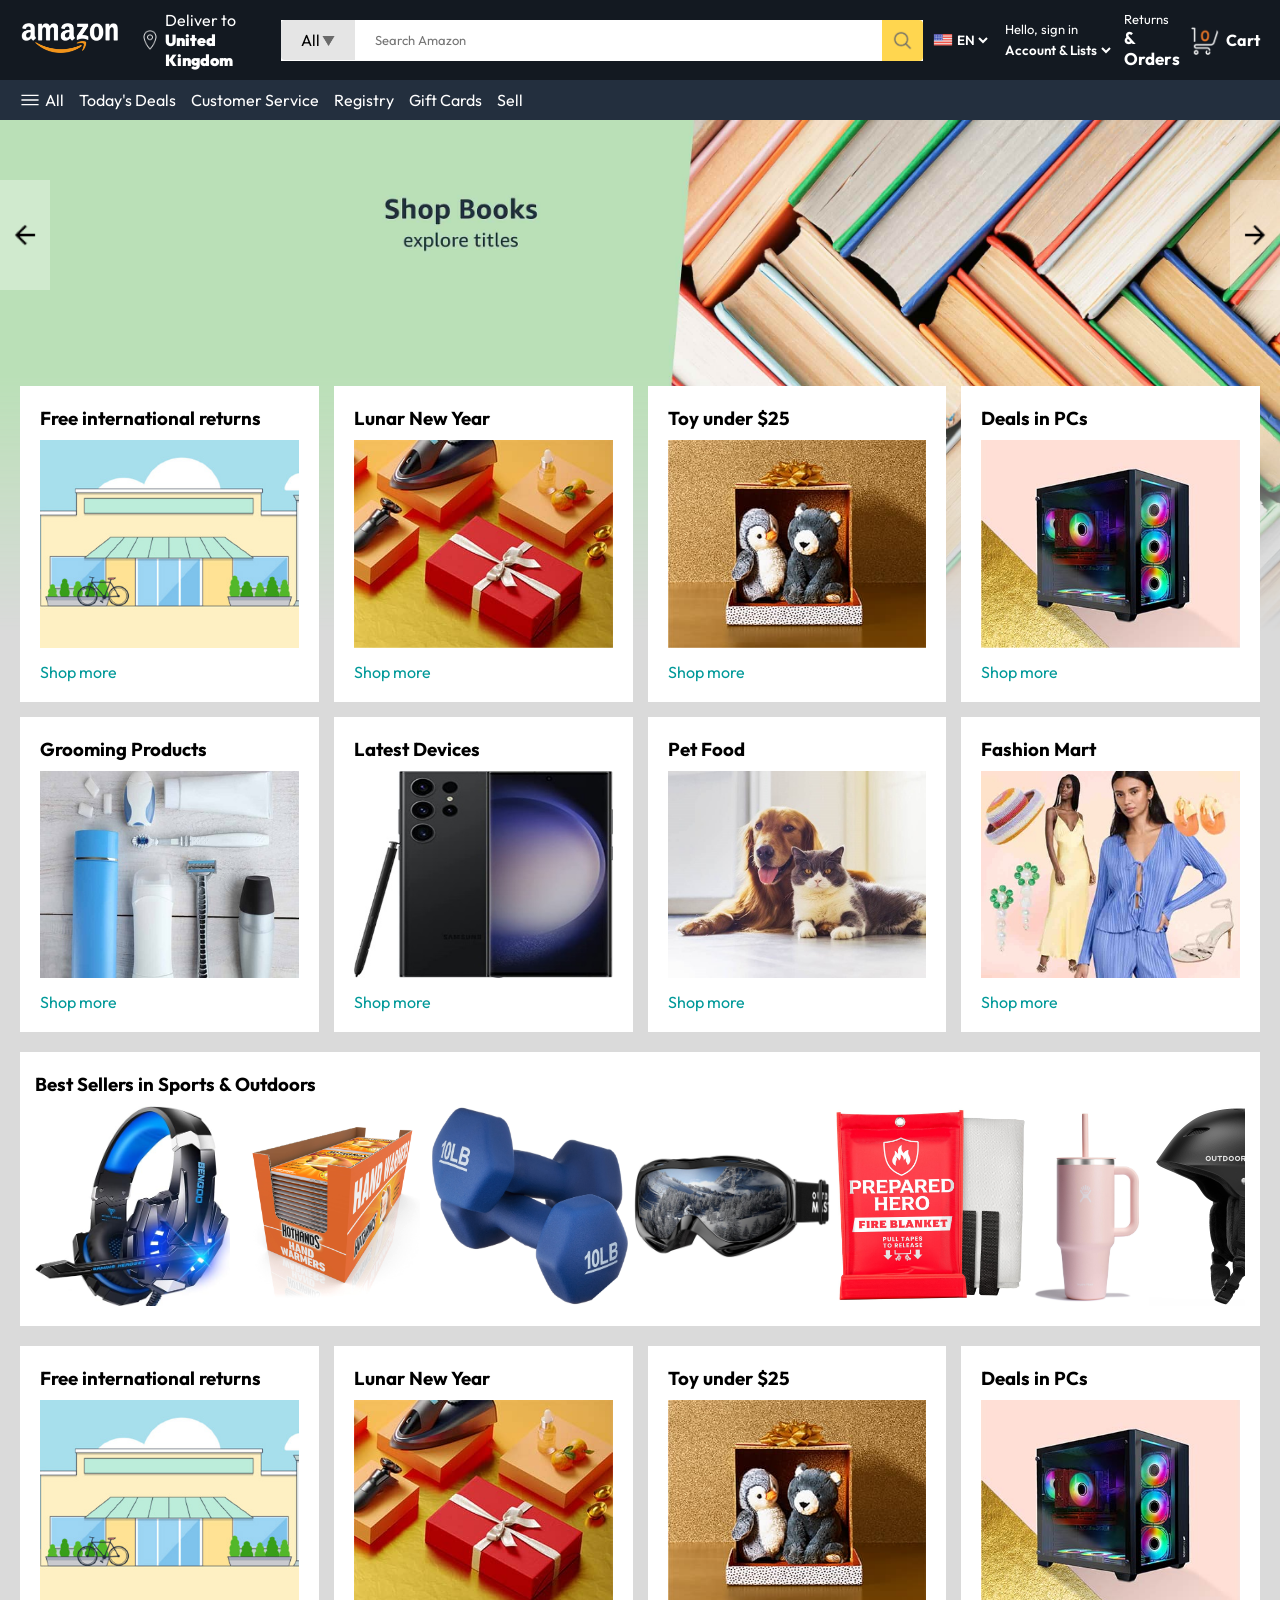
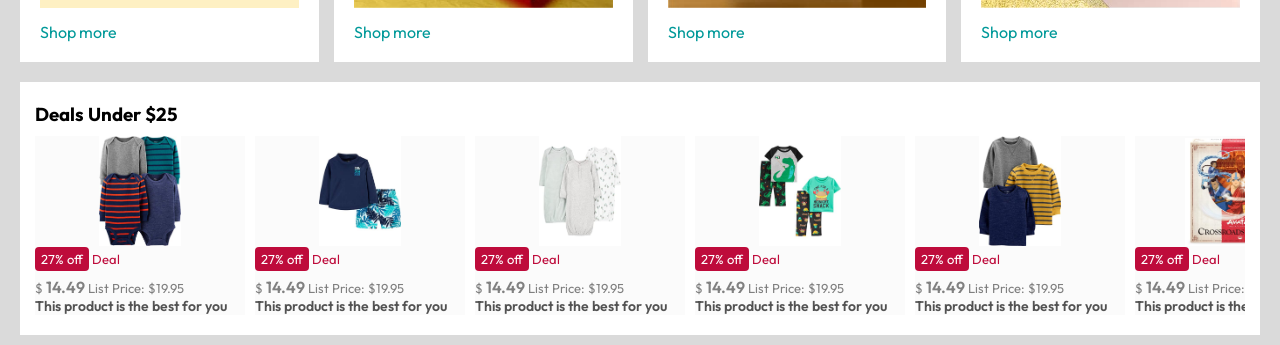
==== index.html @ 7b337207 "amazon clone" ====
<!doctype html>
<html lang="en">
  <head>
    <meta charset="UTF-8" />
    <meta name="viewport" content="width=device-width, initial-scale=1.0" />
    <title>Amazon</title>
    <link rel="stylesheet" href="./css/main.css" />
    <link rel="preconnect" href="https://fonts.googleapis.com" />
    <link rel="preconnect" href="https://fonts.gstatic.com" crossorigin />
    <link
      href="https://fonts.googleapis.com/css2?family=Outfit:wght@100..900&display=swap"
      rel="stylesheet"
    />
  </head>
  <body>
    <header>
      <div class="banner">
        <a href="./index.html"
          ><img src="./images/amazon_logo.png" alt="" id="logo"
        /></a>
        <div class="delivery">
          <img src="./images/location_icon.png" alt="" />
          <p>Deliver to <br /><span id="uk">United Kingdom</span></p>
        </div>
      </div>

      <!-- search -->
      <div class="search">
        <div class="search_product">
          <p>All</p>
          <img src="./images/dropdown_icon.png" alt="" />
        </div>

        <input type="search" placeholder="Search Amazon" />
        <img src="./images/search_icon.png" alt="" />
      </div>

      <!-- others cta -->
      <div class="other_cta">
        <div class="lang_select">
          <img src="./images/us_flag.png" alt="" />
          <select>
            <option value="en">EN</option>
          </select>
        </div>

        <div class="account">
          <a href="#">Hello, sign in</a>
          <select>
            <option value="acc">Account & Lists</option>
          </select>
        </div>

        <div class="orders">
          <span id="returns">Returns</span>
          <span id="_orders">& Orders</span>
        </div>

        <a href="#" class="cart">
          <img src="./images/cart_icon.png" alt="" />
          <span>Cart</span>
        </a>
      </div>
    </header>

    <main>
      <!-- trade -->
      <section class="trade">
        <div class="menu">
          <img src="./images/menu_icon.png" alt="" />
          <a href="#">All</a>
        </div>

        <!-- menu-navs -->
        <ul>
          <li><a href="">Today's Deals</a></li>
          <li><a href="">Customer Service</a></li>
          <li><a href="">Registry</a></li>
          <li><a href="">Gift Cards</a></li>
          <li><a href="">Sell</a></li>
        </ul>
      </section>

      <!-- slider-hero -->
      <section class="hero_slider">
        <!-- slider button iccon -->
        <img src="./images/arrow_back.png" alt="Previous" id="prev_btn" />
        <img src="./images/arrow_forward.png" alt="Next" id="next_btn" />

        <div>
          <img src="./images/header1.jpg" alt="" />
          <img src="./images/header2.jpg" alt="" />
          <img src="./images/header3.jpg" alt="" />
          <img src="./images/header4.jpg" alt="" />
          <img src="./images/header5.jpg" alt="" />
          <img src="./images/header6.jpg" alt="" />
        </div>
      </section>

      <!-- inventory category -->
      <section class="inventory inventory_box">
        <!-- inventory 1 -->
        <div class="invenoty_details">
          <h3>Free international returns</h3>
          <img src="./images/box1-1.jpg" alt="" />
          <a href="#">Shop more</a>
        </div>

        <!-- inventory 2 -->
        <div class="invenoty_details">
          <h3>Lunar New Year</h3>
          <img src="./images/box1-2.jpg" alt="" />
          <a href="#">Shop more</a>
        </div>

        <!-- inventory 3 -->
        <div class="invenoty_details">
          <h3>Toy under $25</h3>
          <img src="./images/box1-3.jpg" alt="" />
          <a href="#">Shop more</a>
        </div>

        <!-- inventory 4 -->
        <div class="invenoty_details">
          <h3>Deals in PCs</h3>
          <img src="./images/box1-4.jpg" alt="" />
          <a href="#">Shop more</a>
        </div>

        <!-- inventory 5 -->
        <div class="invenoty_details">
          <h3>Grooming Products</h3>
          <img src="./images/box2-1.jpg" alt="" />
          <a href="#">Shop more</a>
        </div>

        <!-- inventory 6 -->
        <div class="invenoty_details">
          <h3>Latest Devices</h3>
          <img src="./images/box2-2.jpg" alt="" />
          <a href="#">Shop more</a>
        </div>

        <!-- inventory 7 -->
        <div class="invenoty_details">
          <h3>Pet Food</h3>
          <img src="./images/box2-3.jpg" alt="" />
          <a href="#">Shop more</a>
        </div>

        <!-- inventory 8 -->
        <div class="invenoty_details">
          <h3>Fashion Mart</h3>
          <img src="./images/box2-4.jpg" alt="" />
          <a href="#">Shop more</a>
        </div>
      </section>

      <!-- products images -->
      <section class="product_best_sellers">
        <div class="best_sellers">
          <h3>Best Sellers in Sports & Outdoors</h3>
          <div>
            <img src="./images/product_img.jpg" alt="" />
            <img src="./images/product1-1.jpg" alt="" />
            <img src="./images/product1-2.jpg" alt="" />
            <img src="./images/product1-3.jpg" alt="" />
            <img src="./images/product1-4.jpg" alt="" />
            <img src="./images/product1-5.jpg" alt="" />
            <img src="./images/product1-6.jpg" alt="" />
            <img src="./images/product1-7.jpg" alt="" />
            <img src="./images/product1-8.jpg" alt="" />
            <img src="./images/product1-9.jpg" alt="" />
            <img src="./images/product1-10.jpg" alt="" />
          </div>
        </div>
      </section>

      <!-- inventory category part two-->
      <section class="inventory inventory_two">
        <!-- inventory 1 -->
        <div class="invenoty_details">
          <h3>Free international returns</h3>
          <img src="./images/box1-1.jpg" alt="" />
          <a href="#">Shop more</a>
        </div>

        <!-- inventory 2 -->
        <div class="invenoty_details">
          <h3>Lunar New Year</h3>
          <img src="./images/box1-2.jpg" alt="" />
          <a href="#">Shop more</a>
        </div>

        <!-- inventory 3 -->
        <div class="invenoty_details">
          <h3>Toy under $25</h3>
          <img src="./images/box1-3.jpg" alt="" />
          <a href="#">Shop more</a>
        </div>

        <!-- inventory 4 -->
        <div class="invenoty_details">
          <h3>Deals in PCs</h3>
          <img src="./images/box1-4.jpg" alt="" />
          <a href="#">Shop more</a>
        </div>
      </section>

      <!-- products images-- Deals Under $25 -->
      <section class="product_best_sellers_two">
        <div class="best_sellers_two">
          <h3>Deals Under $25</h3>

          <div>
            <!-- discount product 1 -->
            <div class="discount_deals">
              <div class="discount_details_image">
                <img src="./images/product2-1.jpg" alt="" />
              </div>

              <div class="discount_details_content">
                <p id="deal">
                  <span id="off">27% off</span>
                  Deal
                </p>
                <p id="price">
                  $ <span id="price_value">14.49</span>
                  <span>List Price: $19.95</span>
                </p>
                <p id="product_remark">This product is the best for you</p>
              </div>
            </div>

            <!-- discount product 2 -->
            <div class="discount_deals">
              <div class="discount_details_image">
                <img src="./images/product2-2.jpg" alt="" />
              </div>

              <div class="discount_details_content">
                <p id="deal">
                  <span id="off">27% off</span>
                  Deal
                </p>
                <p id="price">
                  $ <span id="price_value">14.49</span>
                  <span>List Price: $19.95</span>
                </p>
                <p id="product_remark">This product is the best for you</p>
              </div>
            </div>

            <!-- discount product 3 -->
            <div class="discount_deals">
              <div class="discount_details_image">
                <img src="./images/product2-3.jpg" alt="" />
              </div>

              <div class="discount_details_content">
                <p id="deal">
                  <span id="off">27% off</span>
                  Deal
                </p>
                <p id="price">
                  $ <span id="price_value">14.49</span>
                  <span>List Price: $19.95</span>
                </p>
                <p id="product_remark">This product is the best for you</p>
              </div>
            </div>

            <!-- discount product 4 -->
            <div class="discount_deals">
              <div class="discount_details_image">
                <img src="./images/product2-4.jpg" alt="" />
              </div>

              <div class="discount_details_content">
                <p id="deal">
                  <span id="off">27% off</span>
                  Deal
                </p>
                <p id="price">
                  $ <span id="price_value">14.49</span>
                  <span>List Price: $19.95</span>
                </p>
                <p id="product_remark">This product is the best for you</p>
              </div>
            </div>

            <!-- discount product 5 -->
            <div class="discount_deals">
              <div class="discount_details_image">
                <img src="./images/product2-5.jpg" alt="" />
              </div>

              <div class="discount_details_content">
                <p id="deal">
                  <span id="off">27% off</span>
                  Deal
                </p>
                <p id="price">
                  $ <span id="price_value">14.49</span>
                  <span>List Price: $19.95</span>
                </p>
                <p id="product_remark">This product is the best for you</p>
              </div>
            </div>

            <!-- discount product 6 -->
            <div class="discount_deals">
              <div class="discount_details_image">
                <img src="./images/product2-6.jpg" alt="" />
              </div>

              <div class="discount_details_content">
                <p id="deal">
                  <span id="off">27% off</span>
                  Deal
                </p>
                <p id="price">
                  $ <span id="price_value">14.49</span>
                  <span>List Price: $19.95</span>
                </p>
                <p id="product_remark">This product is the best for you</p>
              </div>
            </div>

            <!-- discount product 7 -->
            <div class="discount_deals">
              <div class="discount_details_image">
                <img src="./images/product2-7.jpg" alt="" />
              </div>

              <div class="discount_details_content">
                <p id="deal">
                  <span id="off">27% off</span>
                  Deal
                </p>
                <p id="price">
                  $ <span id="price_value">14.49</span>
                  <span>List Price: $19.95</span>
                </p>
                <p id="product_remark">This product is the best for you</p>
              </div>
            </div>

            <!-- discount product 8 -->
            <div class="discount_deals">
              <div class="discount_details_image">
                <img src="./images/product2-8.jpg" alt="" />
              </div>

              <div class="discount_details_content">
                <p id="deal">
                  <span id="off">27% off</span>
                  Deal
                </p>
                <p id="price">
                  $ <span id="price_value">14.49</span>
                  <span>List Price: $19.95</span>
                </p>
                <p id="product_remark">This product is the best for you</p>
              </div>
            </div>

            <!-- discount product 9 -->
            <div class="discount_deals">
              <div class="discount_details_image">
                <img src="./images/product2-9.jpg" alt="" />
              </div>

              <div class="discount_details_content">
                <p id="deal">
                  <span id="off">27% off</span>
                  Deal
                </p>
                <p id="price">
                  $ <span id="price_value">14.49</span>
                  <span>List Price: $19.95</span>
                </p>
                <p id="product_remark">This product is the best for you</p>
              </div>
            </div>

            <!-- discount product 10 -->
            <div class="discount_deals">
              <div class="discount_details_image">
                <img src="./images/product2-10.jpg" alt="" />
              </div>

              <div class="discount_details_content">
                <p id="deal">
                  <span id="off">27% off</span>
                  Deal
                </p>
                <p id="price">
                  $ <span id="price_value">14.49</span>
                  <span>List Price: $19.95</span>
                </p>
                <p id="product_remark">This product is the best for you</p>
              </div>
            </div>

            <!-- discount product 11 -->
            <div class="discount_deals">
              <div class="discount_details_image">
                <img src="./images/product2-11.jpg" alt="" />
              </div>

              <div class="discount_details_content">
                <p id="deal">
                  <span id="off">27% off</span>
                  Deal
                </p>
                <p id="price">
                  $ <span id="price_value">14.49</span>
                  <span>List Price: $19.95</span>
                </p>
                <p id="product_remark">This product is the best for you</p>
              </div>
            </div>

            <!-- discount product 12 -->
            <div class="discount_deals">
              <div class="discount_details_image">
                <img src="./images/product2-12.jpg" alt="" />
              </div>

              <div class="discount_details_content">
                <p id="deal">
                  <span id="off">27% off</span>
                  Deal
                </p>
                <p id="price">
                  $ <span id="price_value">14.49</span>
                  <span>List Price: $19.95</span>
                </p>
                <p id="product_remark">This product is the best for you</p>
              </div>
            </div>
          </div>
        </div>
      </section>
    </main>
    <script src="./js/app.js"></script>
  </body>
</html>
---- css/main.css ----
* {
  margin: 0;
  padding: 0;
  box-sizing: border-box;
  font-family: "Outfit", sans-serif;
}

body {
  background-color: #dadada;
}

a {
  text-decoration: none;
}

header {
  background-color: #131921;
  padding: 10px 20px;
  display: flex;
  align-items: center;
  justify-content: space-between;
  gap: 10px;
  cursor: pointer;
}
header .banner {
  display: flex;
  align-items: center;
  justify-content: center;
  gap: 20px;
}

header #logo {
  width: 100px;
}

header .delivery {
  display: flex;
  align-items: center;
  gap: 5px;
  cursor: pointer;
}

header .delivery > img {
  width: 20px;
}

header .delivery > p {
  color: #fff;
}

header .delivery p > #uk {
  font-weight: 900;
  font-size: 1rem;
}

.search {
  display: flex;
  align-items: center;
  background-color: #fff;
  width: 55%;
  border: 4px;
}

.search .search_product {
  display: flex;
  align-items: center;
  justify-content: center;
  gap: 2px;
  background-color: #e5e5e5;
  padding: 10px 20px;
  border-radius: 4px 0 0 4px;
}

.search_product > img {
  width: 13px;
}

.search > input {
  width: 100%;
  padding: 9px 20px;
  border: 0;
  outline: 0;
}

.search > input::placeholder {
  font-size: 13px;
}

.search > img {
  width: 41px;
  background: #ffd64f;
  padding: 10px;
  border-radius: 0 4px 4px 0;
}

.other_cta {
  display: flex;
  align-items: center;
  gap: 10px;
}

.other_cta .lang_select {
  display: flex;
  align-items: center;
}

.lang_select > img {
  width: 20px;
}

.lang_select > select {
  background: transparent;
  color: #fff;
  border: 0;
  outline: 0;
  font-weight: 600;
}

.other_cta .account a {
  display: block;
  color: #fff;
  text-decoration: none;
  margin-bottom: 2px;
  text-align: left;
  font-size: 13px;
  padding-left: 4px;
}

.other_cta .account > select {
  background: transparent;
  color: #fff;
  border: 0;
  outline: 0;
  font-weight: 600;
}

.orders {
  display: flex;
  flex-direction: column;
  color: #fff;
}

.orders > #returns {
  font-size: 13px;
}

.orders #_orders {
  font-size: 17px;
  font-weight: 700;
}

.cart {
  display: flex;
  align-items: center;
  gap: 6px;
}

.cart img {
  width: 30px;
}

.cart span {
  color: #fff;
  font-weight: 700;
}

/* menu */
.trade {
  display: flex;
  align-items: center;
  gap: 15px;
  padding: 10px 20px;
  background: #232f3e;
}

.trade .menu {
  display: flex;
  align-items: center;
  justify-content: center;
  gap: 5px;
}

.trade .menu a {
  color: #fff;
}

.trade .menu > img {
  width: 20px;
  cursor: pointer;
}

.trade ul {
  display: flex;
  justify-content: center;
  align-items: center;
  gap: 15px;
}

.trade ul li {
  list-style: none;
}

.trade ul li a {
  color: #fff;
}

/* image slider */
.hero_slider div {
  display: flex;
  overflow-y: hidden;
}

.hero_slider div img {
  width: 100%;
  mask-image: linear-gradient(to bottom, #000 50%, transparent 100%);
}

#prev_btn,
#next_btn {
  width: 50px;
  z-index: 1;
  position: absolute;
  top: 20%;
  background: #ffffff4f;
  padding: 40px 10px;
  cursor: pointer;
}

#next_btn {
  right: 0;
}

/* inventory  */
.inventory {
  display: grid;
  grid-template-columns: repeat(4, 1fr);
  gap: 15px;
  padding: 10px 20px;
}

.inventory_box {
  margin-top: -20vw;
}

.inventory .invenoty_details {
  background: #fff;
  padding: 20px;
  z-index: 1;
}

.invenoty_details > img {
  width: 100%;
  margin: 10px 0;
}

.invenoty_details a {
  text-decoration: none;
  color: #009999;
}

/* best sellers  --- products iamges*/
.product_best_sellers {
  padding: 10px 20px;
}

.best_sellers {
  background: #fff;
  padding: 20px 15px;
}
.best_sellers > div {
  display: flex;
  overflow-x: auto;
}

.best_sellers > div::-webkit-scrollbar {
  display: none;
}

.best_sellers div > img {
  max-width: 200px;
  max-height: 200px;
  margin-top: 10px;
}

/* second inventory */
.inventory_two {
  margin-top: 0;
}

/* discount sales */
.product_best_sellers_two {
  padding: 10px 20px;
}

.best_sellers_two {
  background: #fff;
  padding: 20px 15px;
}
.best_sellers_two > div {
  display: flex;
  overflow-x: auto;
  gap: 10px;
}

.best_sellers_two > div::-webkit-scrollbar {
  display: none;
}

.discount_deals {
  background: #fbfbfb;
  display: flex;
  flex-direction: column;
  justify-content: end;
  margin-top: 10px;
  cursor: pointer;
  min-width: 210px;
}

.discount_deals .discount_details_image > img {
  max-width: 110px;
  max-height: 110px;
  margin: 0 auto;
  display: block;
}

#off {
  background: #be0b3b;
  color: #fff;
  padding: 4px 6px;
  border-radius: 4px;
  font-size: 13px;
}

.discount_deals #deal {
  color: #be0b3b;
  margin: 5px 0 10px 0;
  font-size: 13px;
}

.discount_deals #price {
  color: gray;
  font-size: 13px;
}

.discount_deals #price_value {
  font-size: 1rem;
  font-weight: 600;
}

.discount_deals #product_remark {
  color: #525252;
  font-weight: 600;
  font-size: 14px;
}
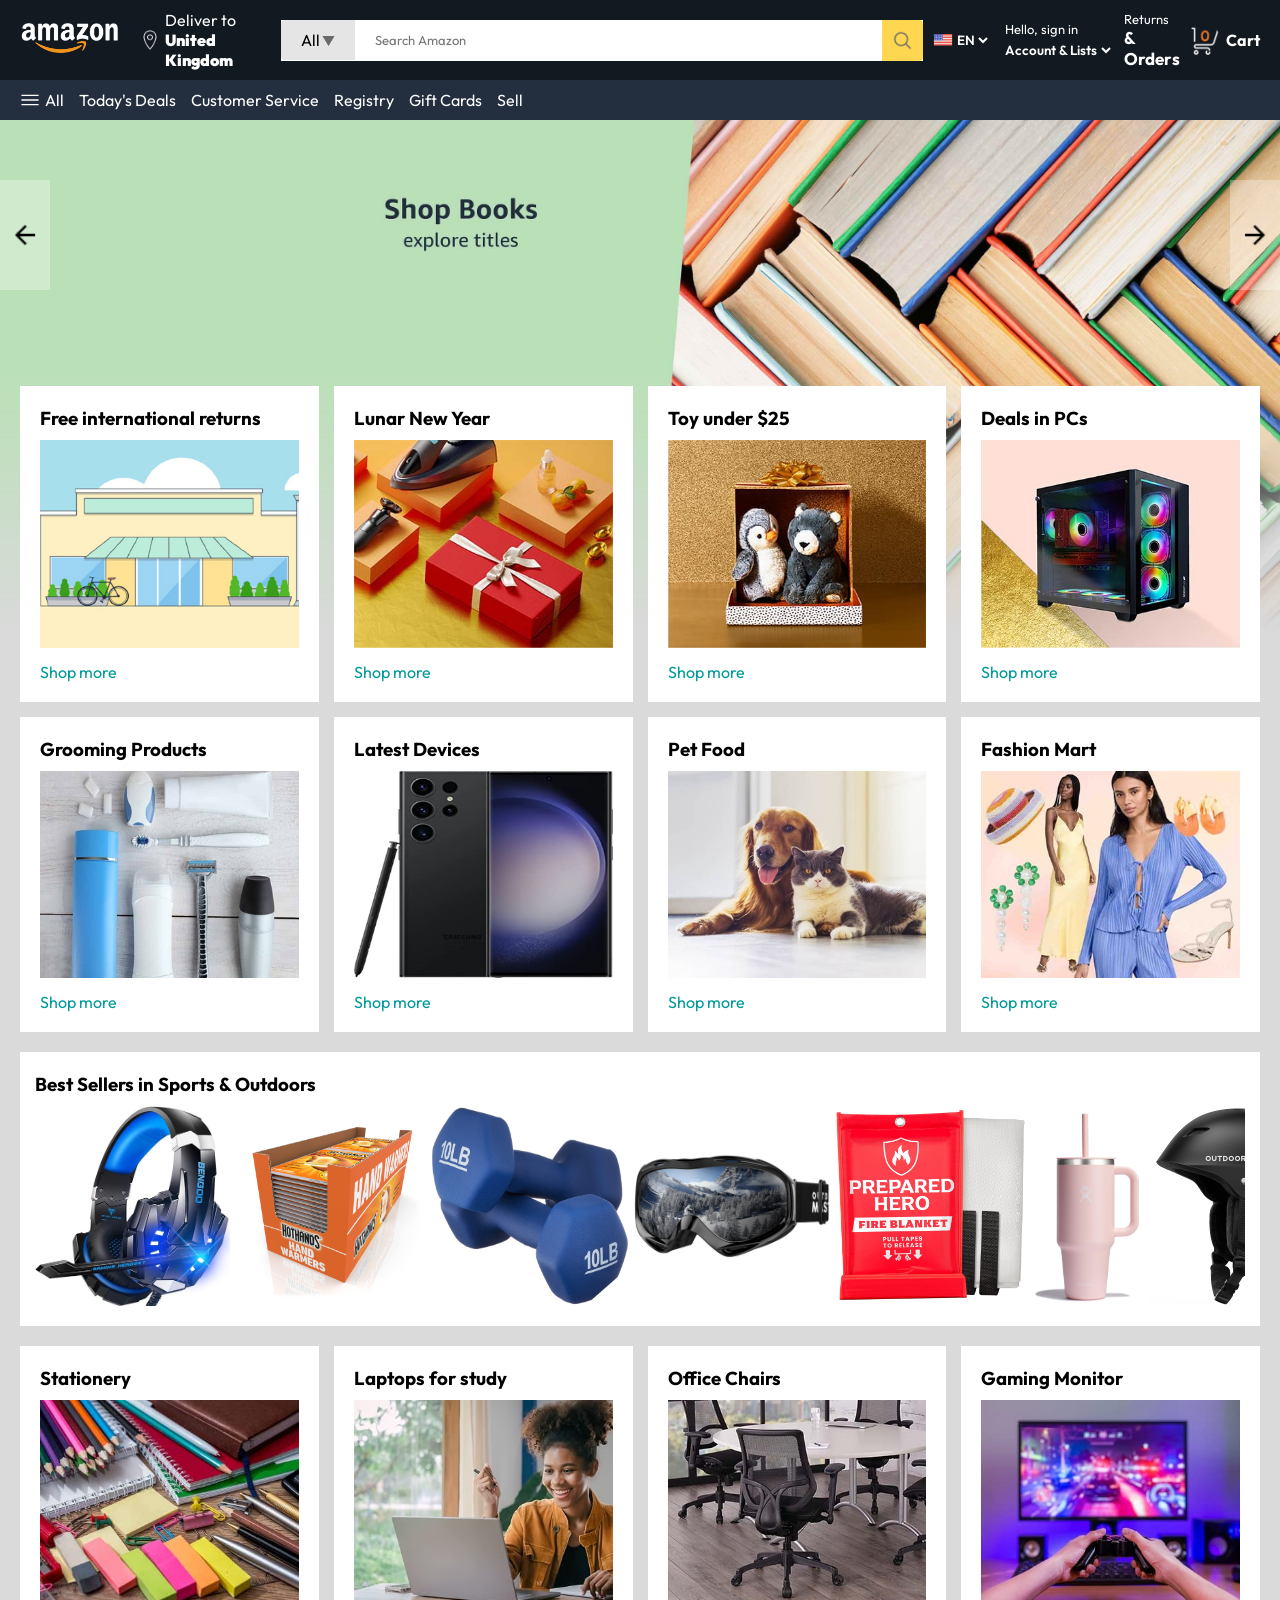
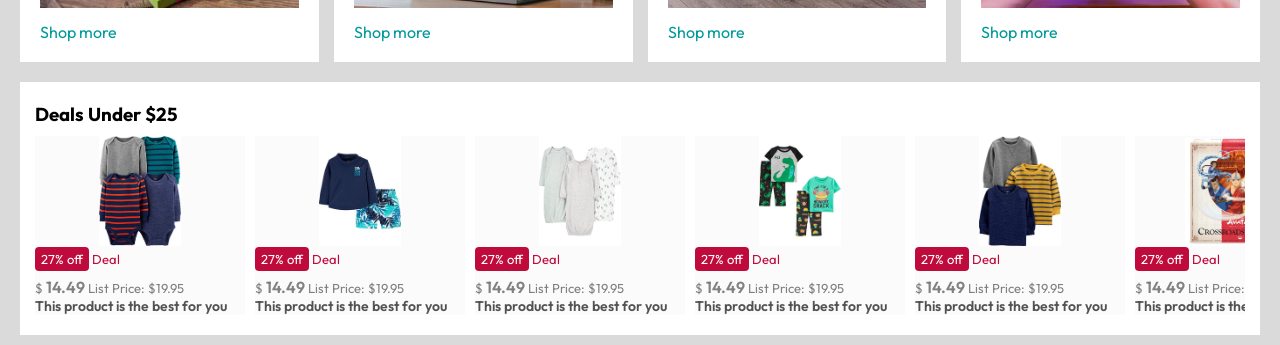
==== commit 60e9113d: "amazon clone" ====
--- a/index.html
+++ b/index.html
@@ -180,29 +180,29 @@
       <section class="inventory inventory_two">
         <!-- inventory 1 -->
         <div class="invenoty_details">
-          <h3>Free international returns</h3>
-          <img src="./images/box1-1.jpg" alt="" />
+          <h3>Stationery</h3>
+          <img src="./images/box3-1.jpg" alt="" />
           <a href="#">Shop more</a>
         </div>
 
         <!-- inventory 2 -->
         <div class="invenoty_details">
-          <h3>Lunar New Year</h3>
-          <img src="./images/box1-2.jpg" alt="" />
+          <h3>Laptops for study</h3>
+          <img src="./images/box3-2.jpg" alt="" />
           <a href="#">Shop more</a>
         </div>
 
         <!-- inventory 3 -->
         <div class="invenoty_details">
-          <h3>Toy under $25</h3>
-          <img src="./images/box1-3.jpg" alt="" />
+          <h3>Office Chairs</h3>
+          <img src="./images/box3-3.jpg" alt="" />
           <a href="#">Shop more</a>
         </div>
 
         <!-- inventory 4 -->
         <div class="invenoty_details">
-          <h3>Deals in PCs</h3>
-          <img src="./images/box1-4.jpg" alt="" />
+          <h3>Gaming Monitor</h3>
+          <img src="./images/box3-4.jpg" alt="" />
           <a href="#">Shop more</a>
         </div>
       </section>
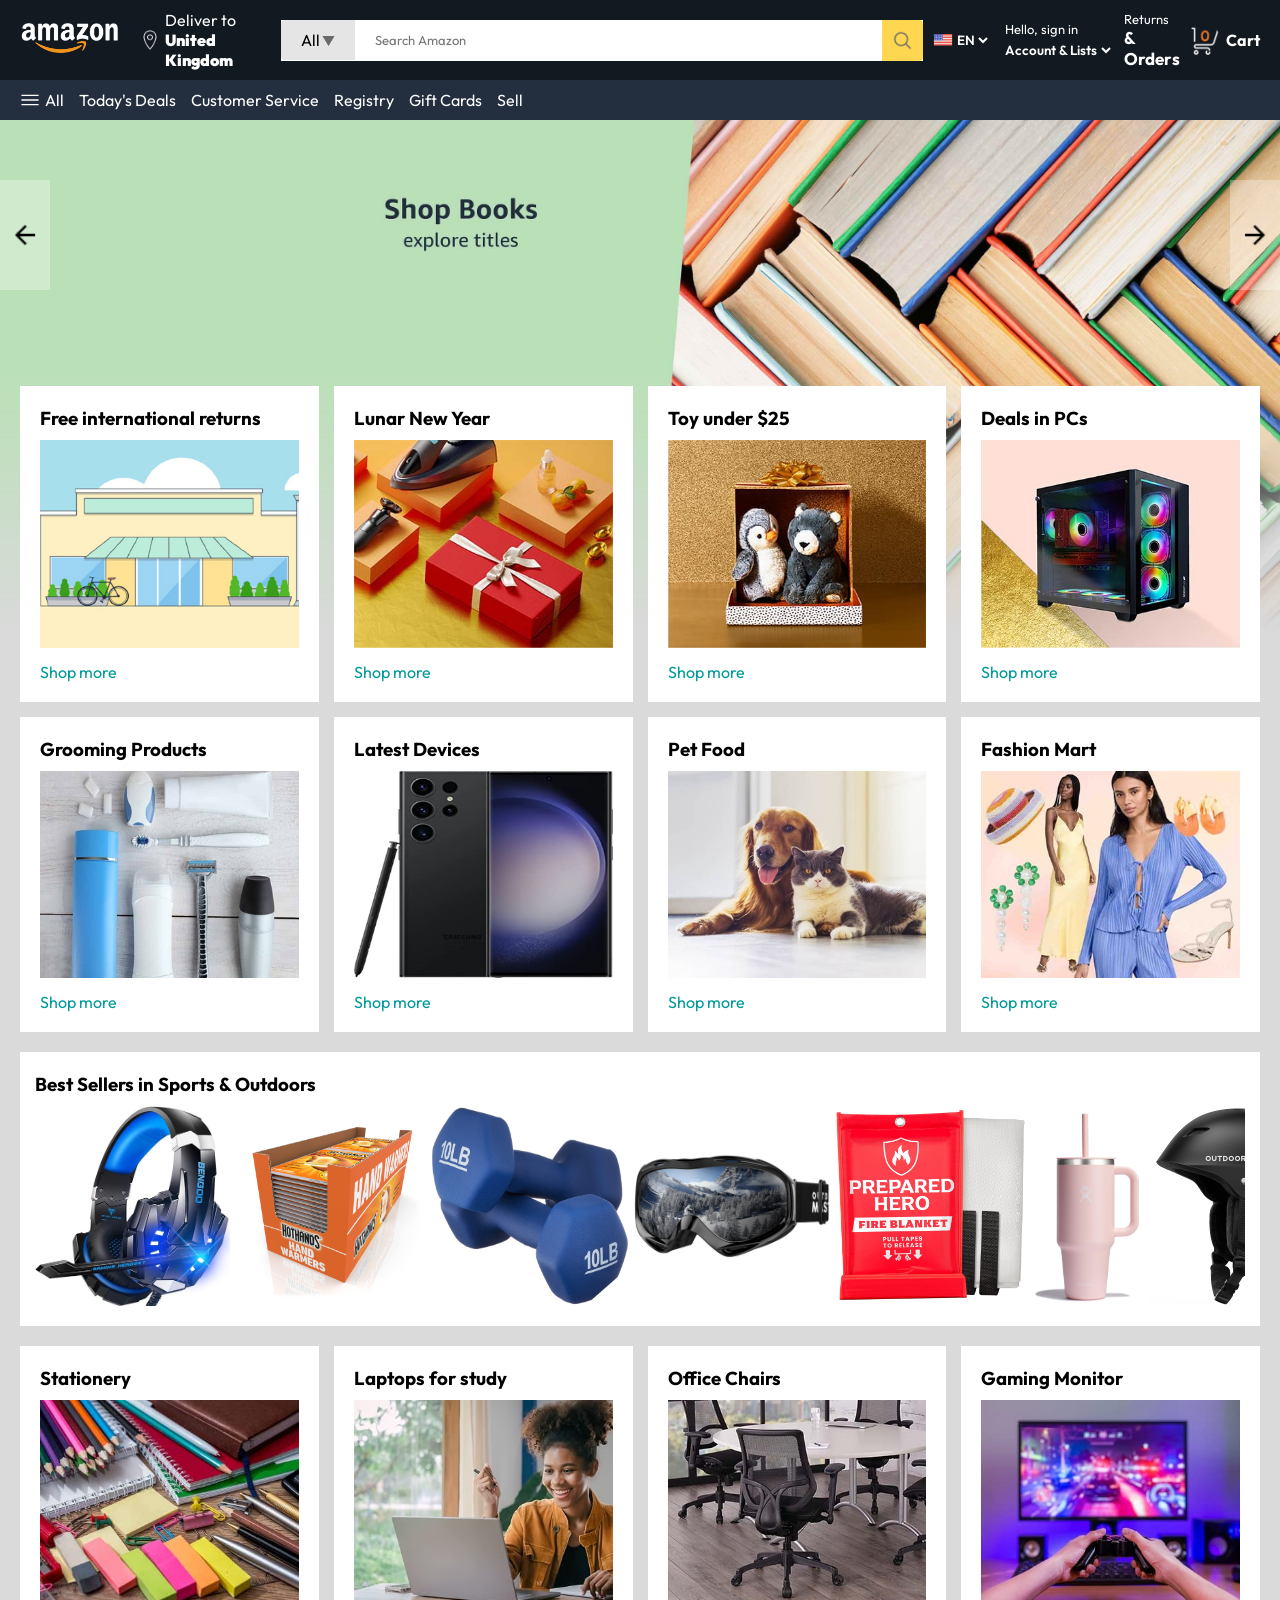
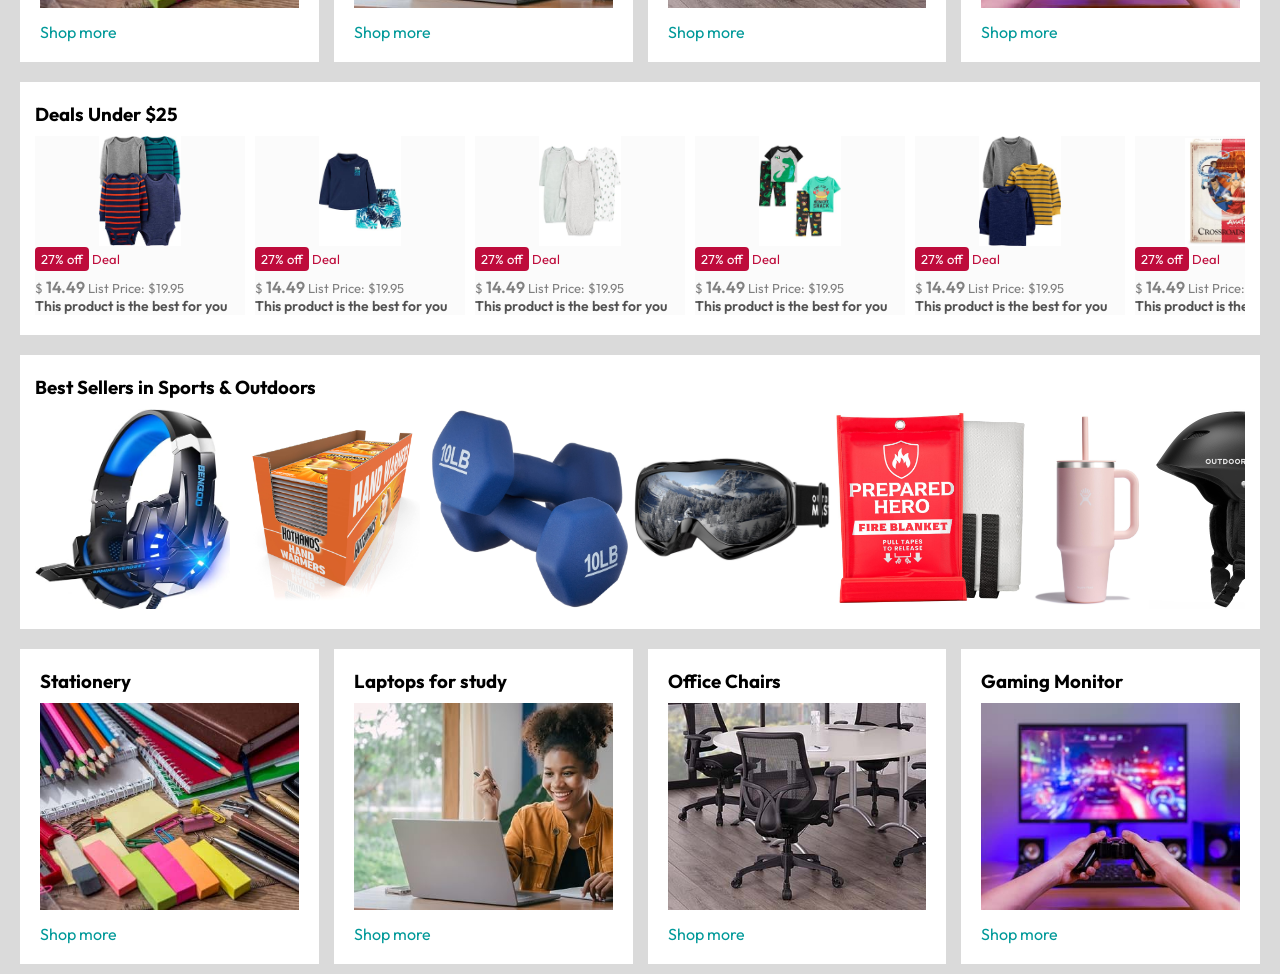
==== commit a870f7dd: "amazon clone" ====
--- a/index.html
+++ b/index.html
@@ -443,6 +443,57 @@
           </div>
         </div>
       </section>
+
+      <!-- products images -->
+      <section class="product_best_sellers">
+        <div class="best_sellers">
+          <h3>Best Sellers in Sports & Outdoors</h3>
+          <div>
+            <img src="./images/product_img.jpg" alt="" />
+            <img src="./images/product1-1.jpg" alt="" />
+            <img src="./images/product1-2.jpg" alt="" />
+            <img src="./images/product1-3.jpg" alt="" />
+            <img src="./images/product1-4.jpg" alt="" />
+            <img src="./images/product1-5.jpg" alt="" />
+            <img src="./images/product1-6.jpg" alt="" />
+            <img src="./images/product1-7.jpg" alt="" />
+            <img src="./images/product1-8.jpg" alt="" />
+            <img src="./images/product1-9.jpg" alt="" />
+            <img src="./images/product1-10.jpg" alt="" />
+          </div>
+        </div>
+      </section>
+
+      <!-- inventory category part two-->
+      <section class="inventory inventory_two">
+        <!-- inventory 1 -->
+        <div class="invenoty_details">
+          <h3>Stationery</h3>
+          <img src="./images/box3-1.jpg" alt="" />
+          <a href="#">Shop more</a>
+        </div>
+
+        <!-- inventory 2 -->
+        <div class="invenoty_details">
+          <h3>Laptops for study</h3>
+          <img src="./images/box3-2.jpg" alt="" />
+          <a href="#">Shop more</a>
+        </div>
+
+        <!-- inventory 3 -->
+        <div class="invenoty_details">
+          <h3>Office Chairs</h3>
+          <img src="./images/box3-3.jpg" alt="" />
+          <a href="#">Shop more</a>
+        </div>
+
+        <!-- inventory 4 -->
+        <div class="invenoty_details">
+          <h3>Gaming Monitor</h3>
+          <img src="./images/box3-4.jpg" alt="" />
+          <a href="#">Shop more</a>
+        </div>
+      </section>
     </main>
     <script src="./js/app.js"></script>
   </body>
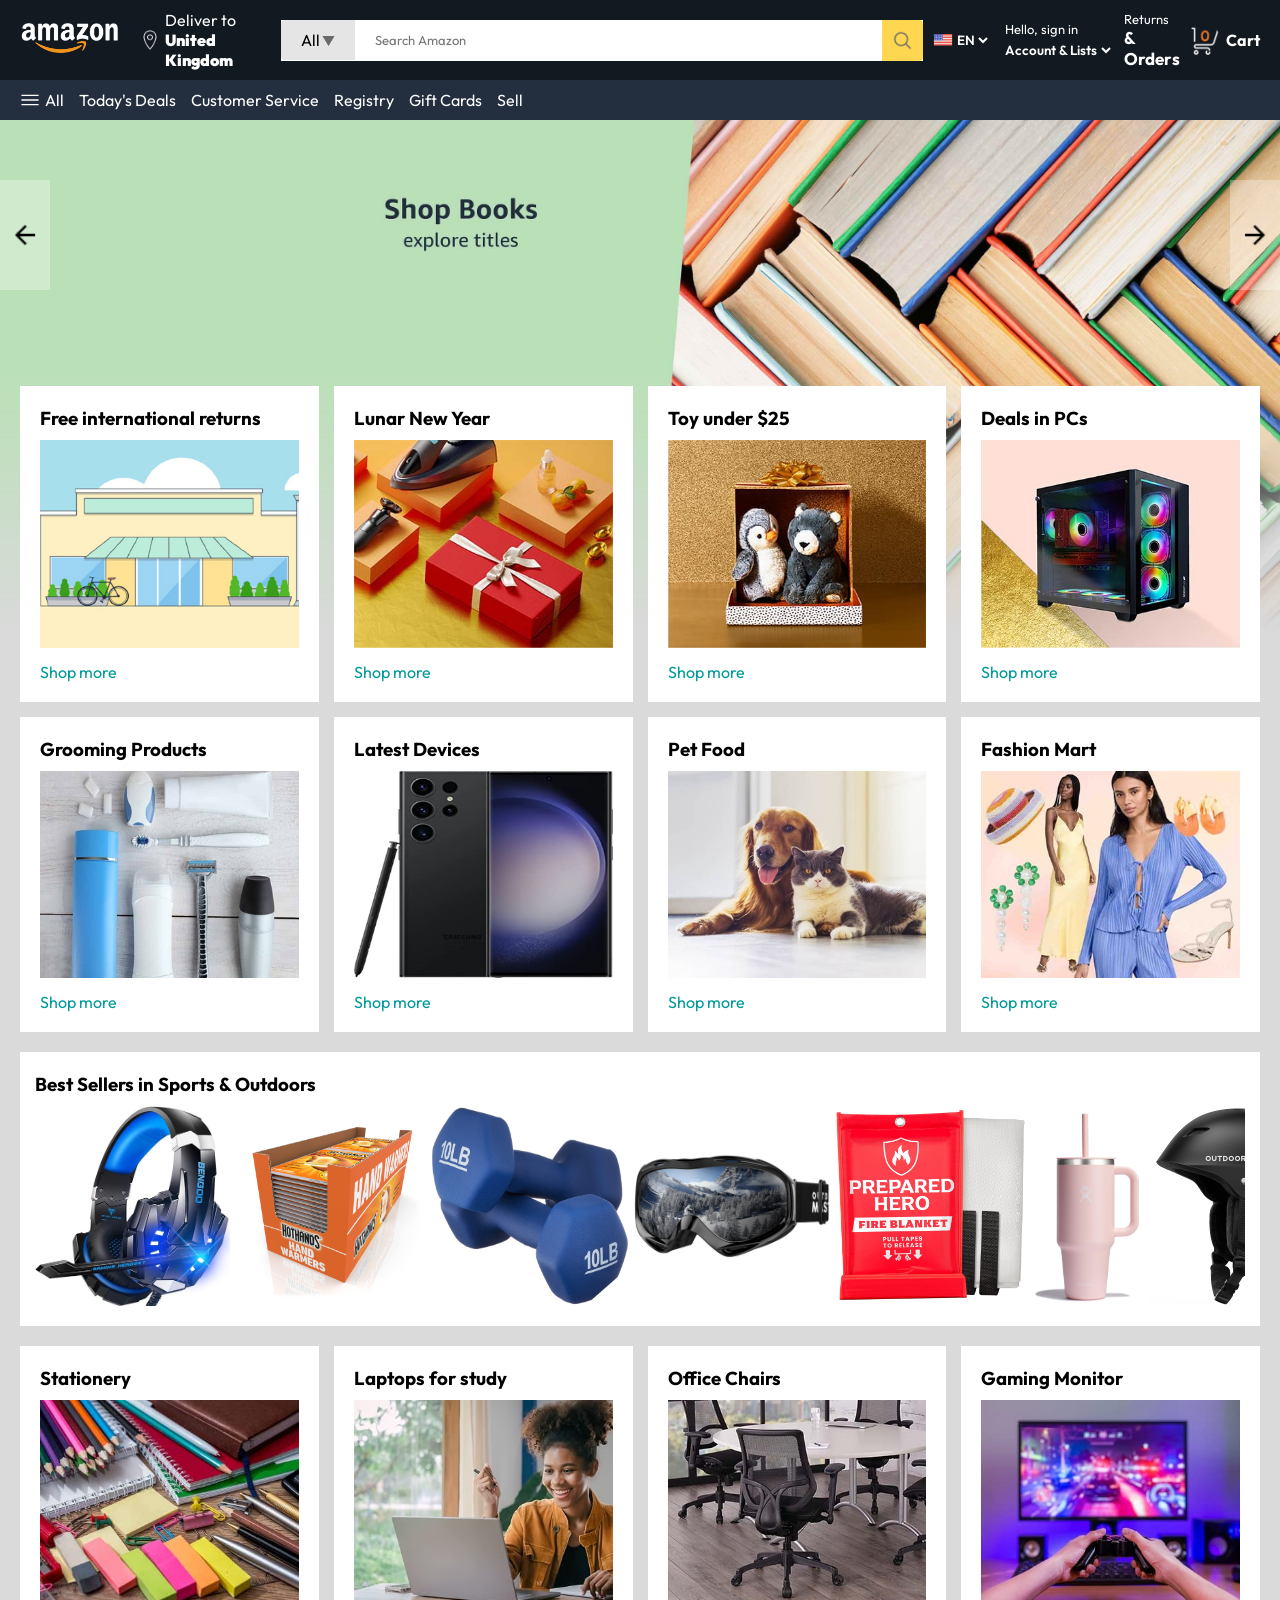
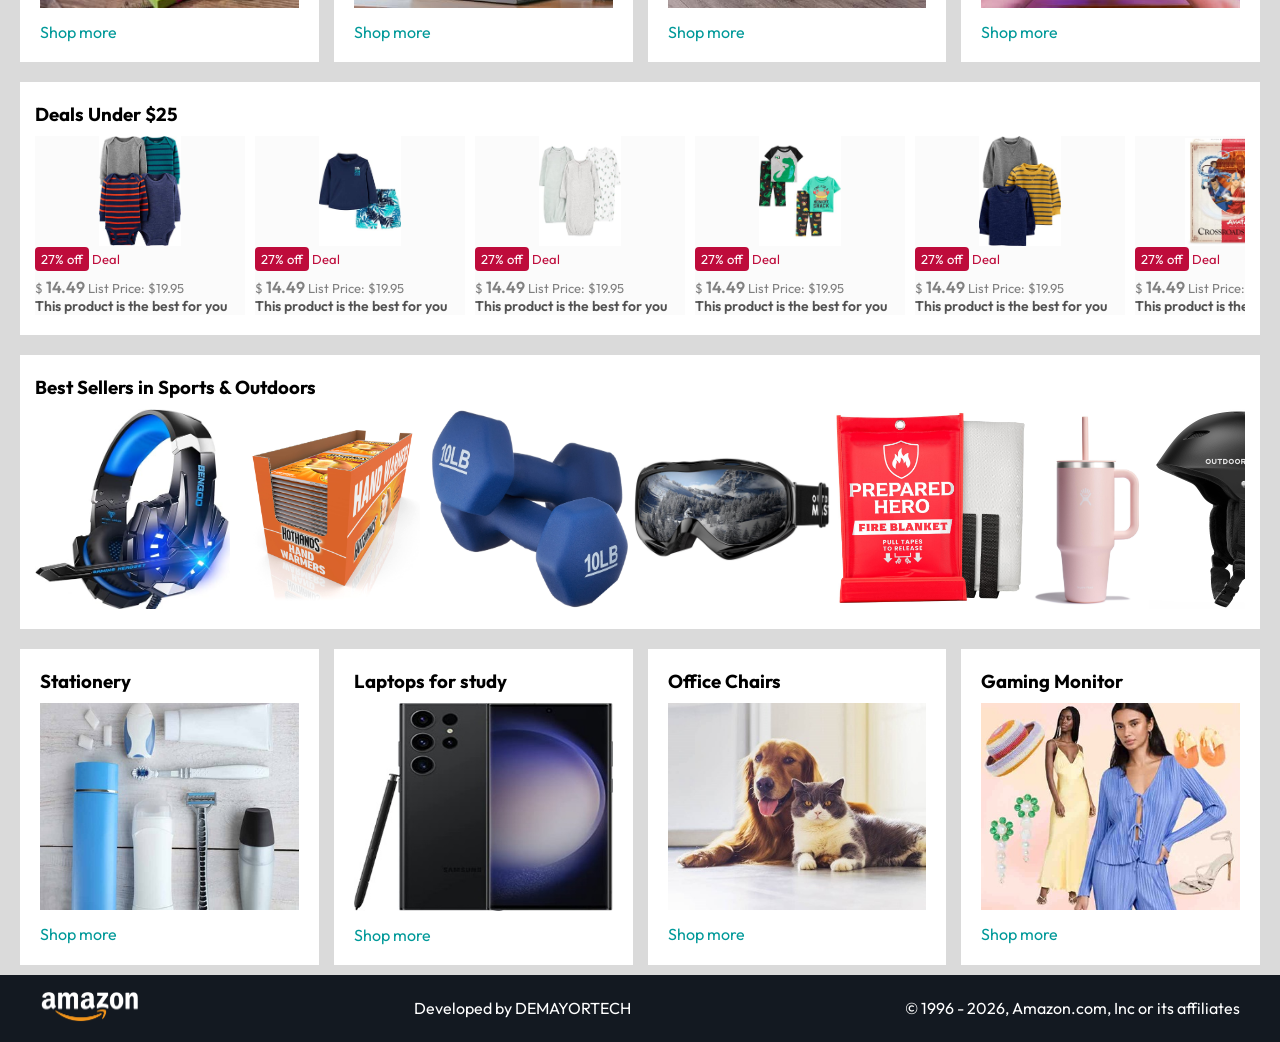
==== commit 3fb1e46b: "amazon clone" ====
--- a/index.html
+++ b/index.html
@@ -16,7 +16,7 @@
     <header>
       <div class="banner">
         <a href="./index.html"
-          ><img src="./images/amazon_logo.png" alt="" id="logo"
+          ><img src="./images/amazon_logo.png" alt="" class="logo"
         /></a>
         <div class="delivery">
           <img src="./images/location_icon.png" alt="" />
@@ -469,31 +469,40 @@
         <!-- inventory 1 -->
         <div class="invenoty_details">
           <h3>Stationery</h3>
-          <img src="./images/box3-1.jpg" alt="" />
+          <img src="./images/box2-1.jpg" alt="" />
           <a href="#">Shop more</a>
         </div>
 
         <!-- inventory 2 -->
         <div class="invenoty_details">
           <h3>Laptops for study</h3>
-          <img src="./images/box3-2.jpg" alt="" />
+          <img src="./images/box2-2.jpg" alt="" />
           <a href="#">Shop more</a>
         </div>
 
         <!-- inventory 3 -->
         <div class="invenoty_details">
           <h3>Office Chairs</h3>
-          <img src="./images/box3-3.jpg" alt="" />
+          <img src="./images/box2-3.jpg" alt="" />
           <a href="#">Shop more</a>
         </div>
 
         <!-- inventory 4 -->
         <div class="invenoty_details">
           <h3>Gaming Monitor</h3>
-          <img src="./images/box3-4.jpg" alt="" />
-          <a href="#">Shop more</a>
-        </div>
-      </section>
+          <img src="./images/box2-4.jpg" alt="" />
+          <a href="#">Shop more</a>
+        </div>
+      </section>
+
+      <footer>
+        <a href="./index.html"
+          ><img src="./images/amazon_logo.png" alt="" class="logo"
+        /></a>
+
+        <p>Developed by DEMAYORTECH</p>
+        <p>&copy; 1996 - 2026, Amazon.com, Inc or its affiliates</p>
+      </footer>
     </main>
     <script src="./js/app.js"></script>
   </body>
--- a/css/main.css
+++ b/css/main.css
@@ -29,7 +29,7 @@
   gap: 20px;
 }
 
-header #logo {
+header .logo {
   width: 100px;
 }
 
@@ -352,3 +352,17 @@
   font-weight: 600;
   font-size: 14px;
 }
+
+
+/* footer */
+footer {
+  background: #131921;
+  padding: 15px 40px;
+  display: flex;
+  align-items: center;
+  justify-content: space-between;
+  color: #fff;
+}
+footer .logo {
+  width: 100px;
+}
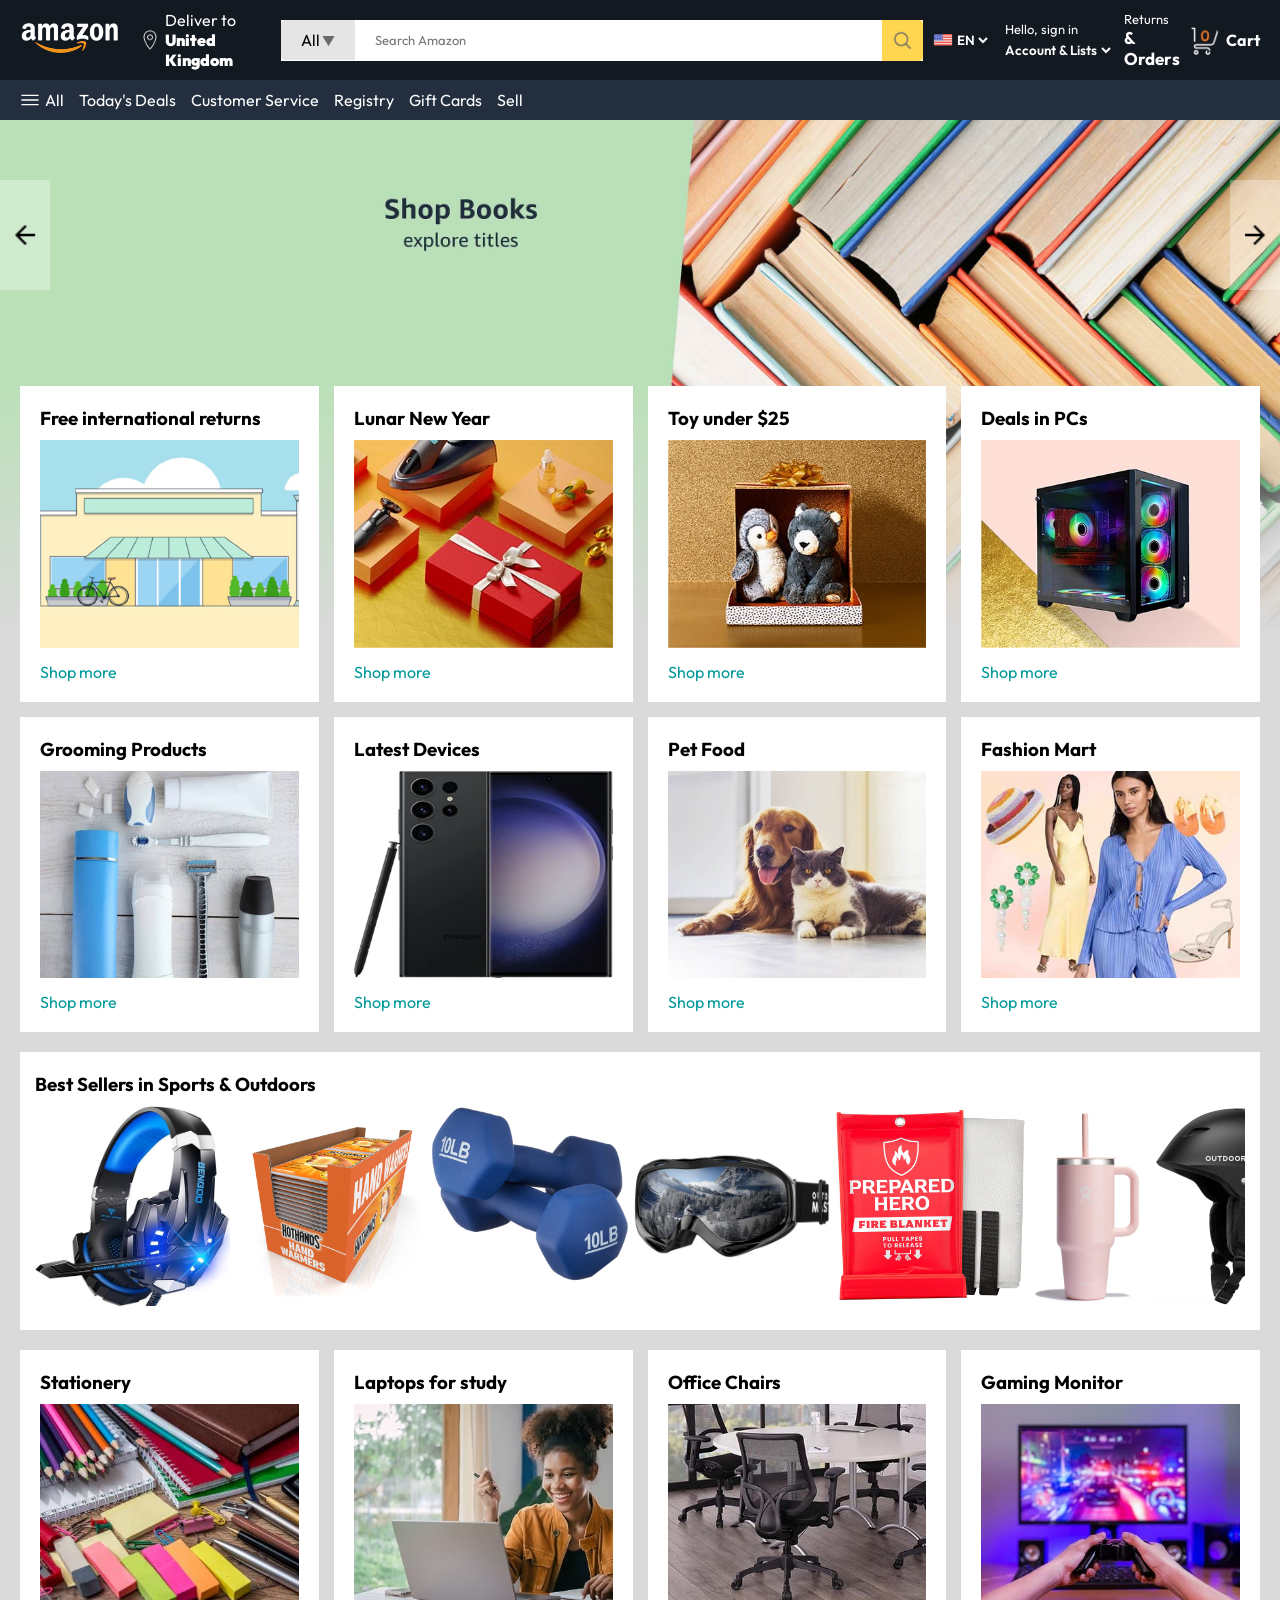
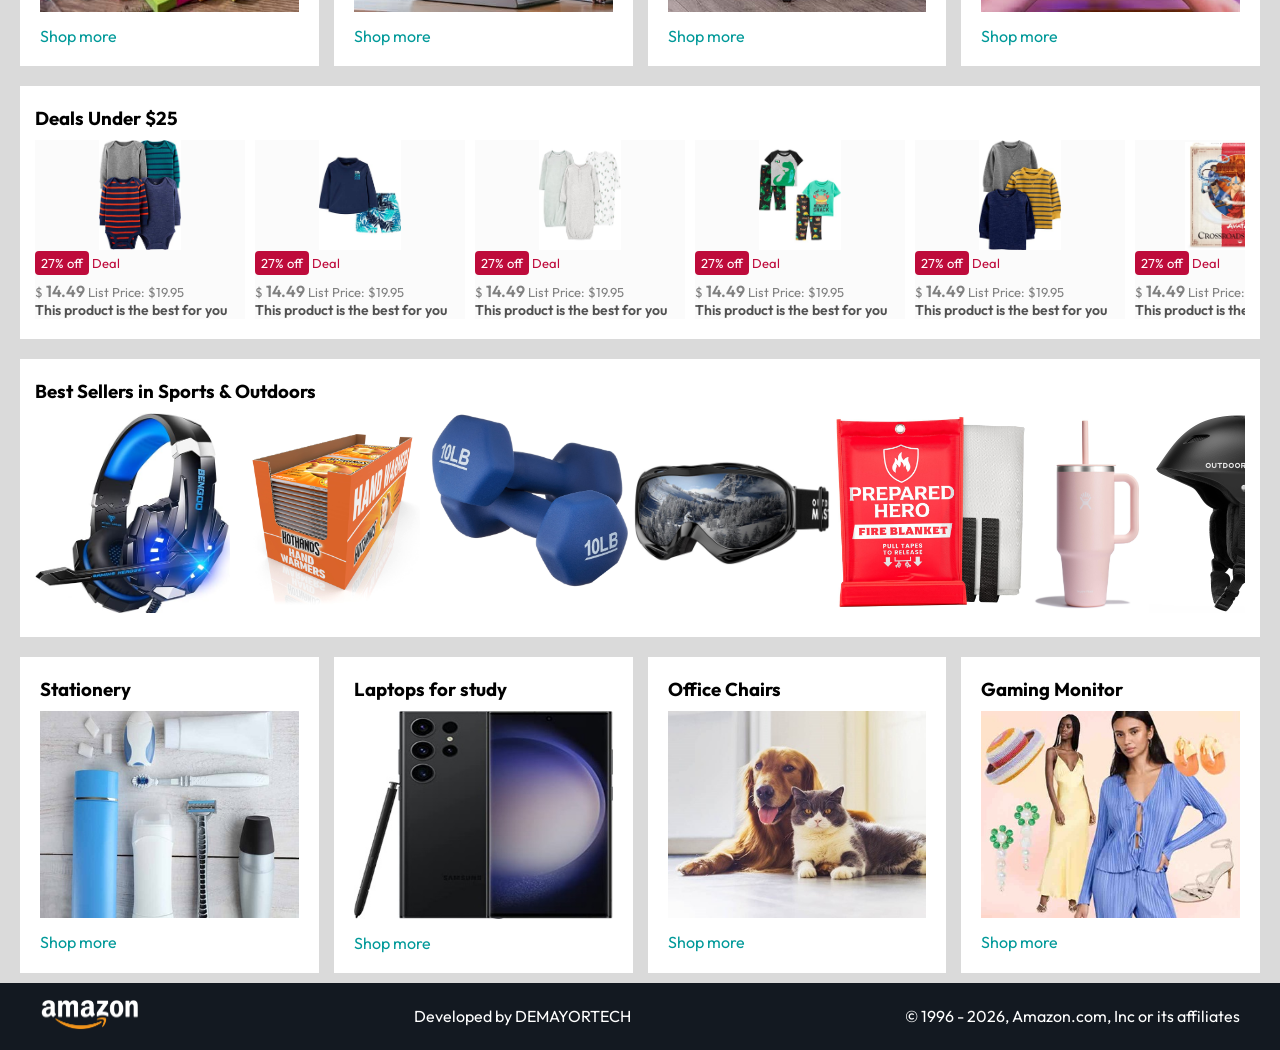
==== commit d9461fba: "amazon clone" ====
--- a/index.html
+++ b/index.html
@@ -161,17 +161,19 @@
         <div class="best_sellers">
           <h3>Best Sellers in Sports & Outdoors</h3>
           <div>
-            <img src="./images/product_img.jpg" alt="" />
-            <img src="./images/product1-1.jpg" alt="" />
-            <img src="./images/product1-2.jpg" alt="" />
-            <img src="./images/product1-3.jpg" alt="" />
-            <img src="./images/product1-4.jpg" alt="" />
-            <img src="./images/product1-5.jpg" alt="" />
-            <img src="./images/product1-6.jpg" alt="" />
-            <img src="./images/product1-7.jpg" alt="" />
-            <img src="./images/product1-8.jpg" alt="" />
-            <img src="./images/product1-9.jpg" alt="" />
-            <img src="./images/product1-10.jpg" alt="" />
+            <a href="./pages/product.html"
+              ><img src="./images/product_img.jpg" alt=""
+            /></a>
+            <a href="#"><img src="./images/product1-1.jpg" alt="" /></a>
+            <a href="#"><img src="./images/product1-2.jpg" alt="" /></a>
+            <a href="#"><img src="./images/product1-3.jpg" alt="" /></a>
+            <a href="#"><img src="./images/product1-4.jpg" alt="" /></a>
+            <a href="#"><img src="./images/product1-5.jpg" alt="" /></a>
+            <a href="#"><img src="./images/product1-6.jpg" alt="" /></a>
+            <a href="#"><img src="./images/product1-7.jpg" alt="" /></a>
+            <a href="#"><img src="./images/product1-8.jpg" alt="" /></a>
+            <a href="#"><img src="./images/product1-9.jpg" alt="" /></a>
+            <a href="#"><img src="./images/product1-10.jpg" alt="" /></a>
           </div>
         </div>
       </section>
@@ -449,17 +451,19 @@
         <div class="best_sellers">
           <h3>Best Sellers in Sports & Outdoors</h3>
           <div>
-            <img src="./images/product_img.jpg" alt="" />
-            <img src="./images/product1-1.jpg" alt="" />
-            <img src="./images/product1-2.jpg" alt="" />
-            <img src="./images/product1-3.jpg" alt="" />
-            <img src="./images/product1-4.jpg" alt="" />
-            <img src="./images/product1-5.jpg" alt="" />
-            <img src="./images/product1-6.jpg" alt="" />
-            <img src="./images/product1-7.jpg" alt="" />
-            <img src="./images/product1-8.jpg" alt="" />
-            <img src="./images/product1-9.jpg" alt="" />
-            <img src="./images/product1-10.jpg" alt="" />
+            <a href="./pages/product.html"
+              ><img src="./images/product_img.jpg" alt=""
+            /></a>
+            <a href="#"><img src="./images/product1-1.jpg" alt="" /></a>
+            <a href="#"><img src="./images/product1-2.jpg" alt="" /></a>
+            <a href="#"><img src="./images/product1-3.jpg" alt="" /></a>
+            <a href="#"><img src="./images/product1-4.jpg" alt="" /></a>
+            <a href="#"><img src="./images/product1-5.jpg" alt="" /></a>
+            <a href="#"><img src="./images/product1-6.jpg" alt="" /></a>
+            <a href="#"><img src="./images/product1-7.jpg" alt="" /></a>
+            <a href="#"><img src="./images/product1-8.jpg" alt="" /></a>
+            <a href="#"><img src="./images/product1-9.jpg" alt="" /></a>
+            <a href="#"><img src="./images/product1-10.jpg" alt="" /></a>
           </div>
         </div>
       </section>
--- a/css/main.css
+++ b/css/main.css
@@ -276,7 +276,7 @@
   display: none;
 }
 
-.best_sellers div > img {
+.best_sellers div a > img {
   max-width: 200px;
   max-height: 200px;
   margin-top: 10px;
